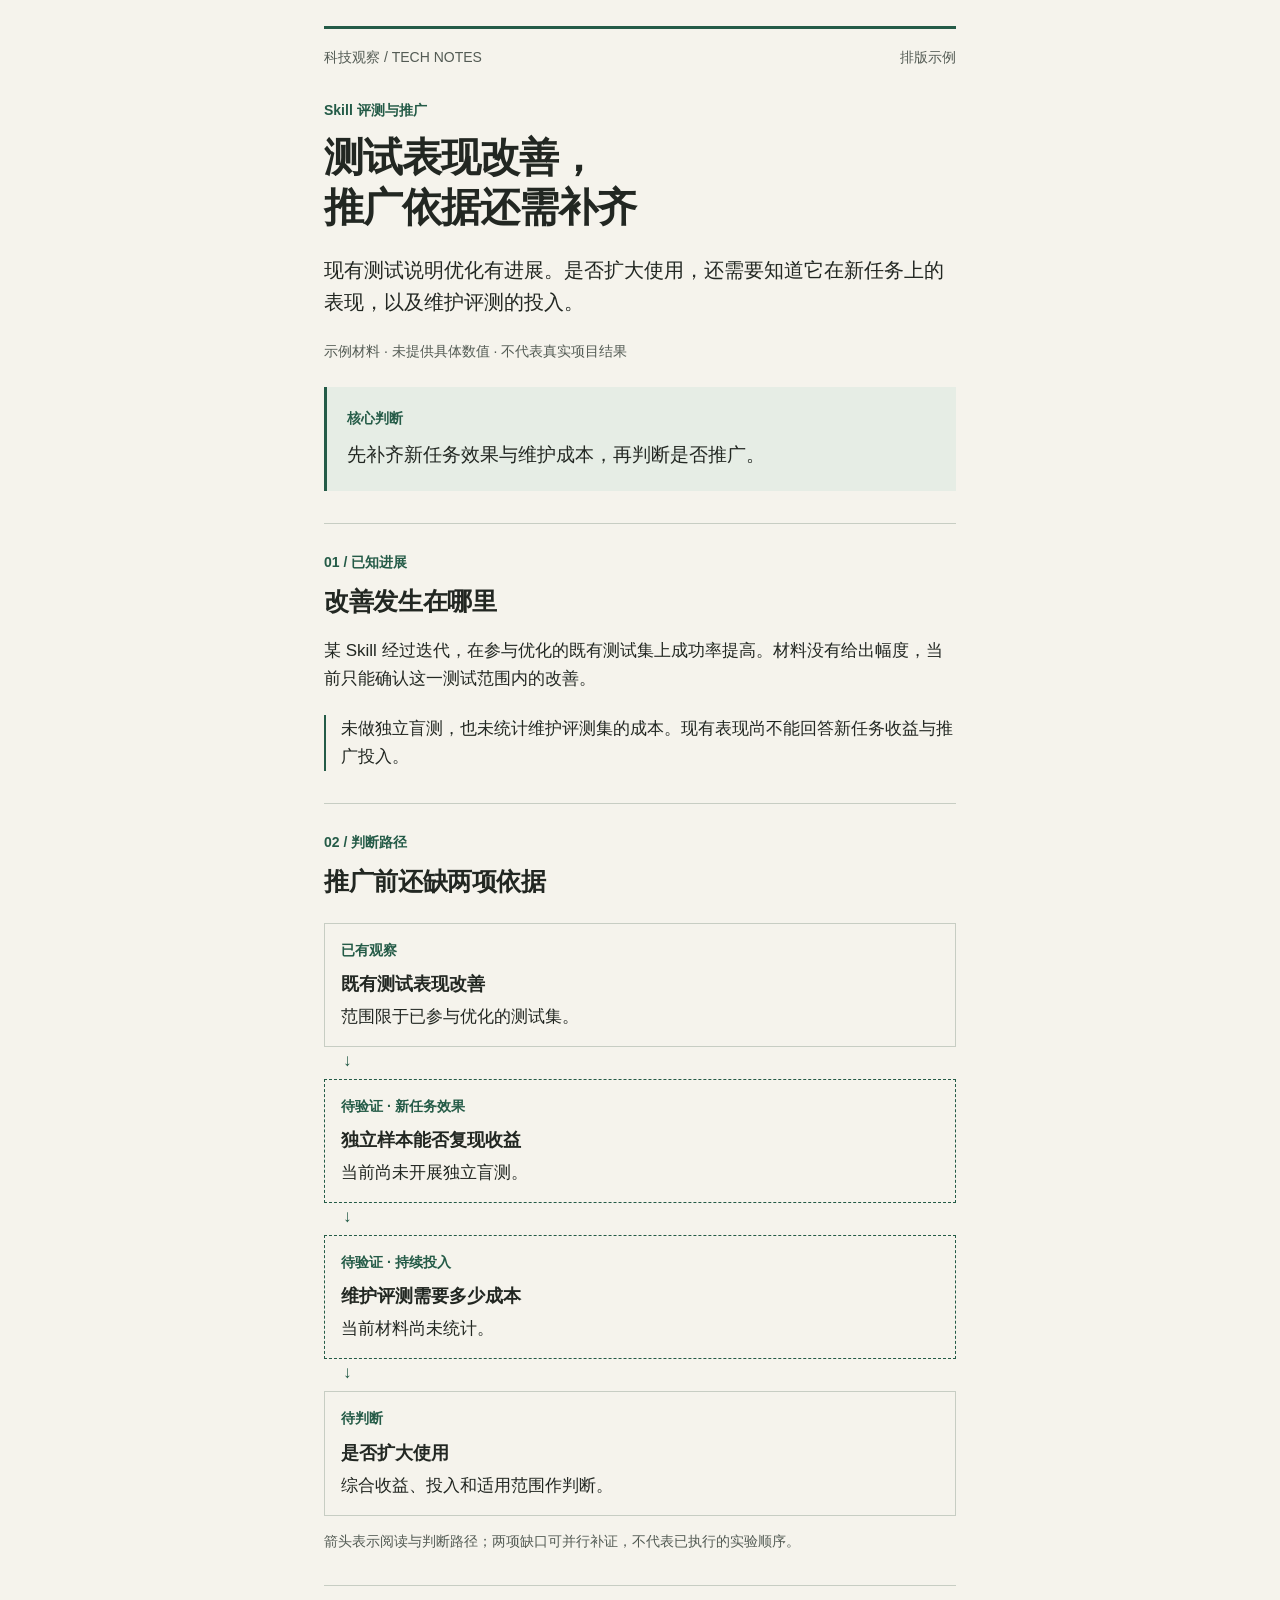
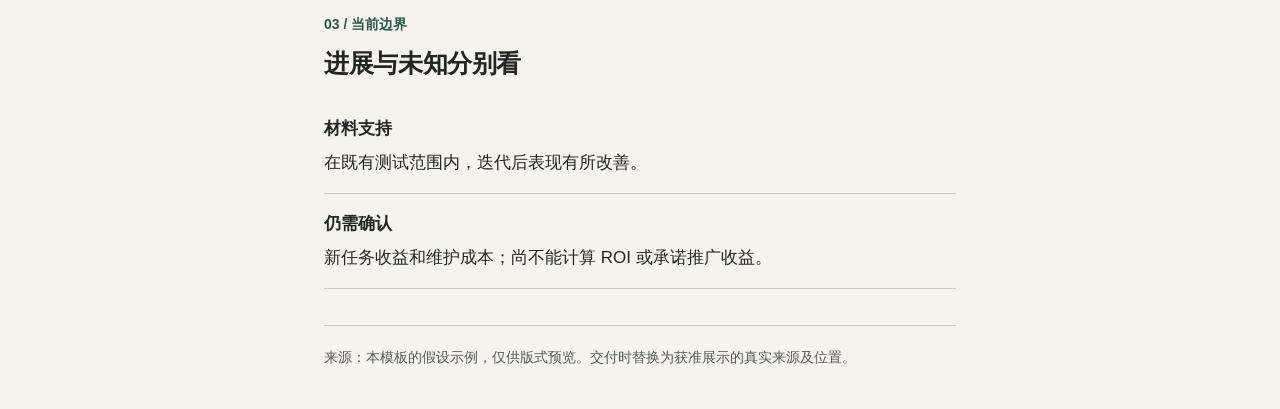
==== skills/writing/team-writing-polish/assets/editorial-template.html @ b085afb6 "Add editorial writing polish skill" ====
<!doctype html>
<html lang="zh-CN">
<head>
  <meta charset="utf-8">
  <meta name="viewport" content="width=device-width, initial-scale=1">
  <meta name="color-scheme" content="light">
  <title>科技编辑与视觉抛光 · 排版示例</title>
  <style>
    :root {
      --paper: #f5f3ec;
      --ink: #222722;
      --muted: #535b54;
      --accent: #245b47;
      --tint: #e6ede5;
      --rule: #c7cdc3;
      --body-size: 17px;
    }
    * { box-sizing: border-box; }
    html { background: var(--paper); color: var(--ink); }
    body {
      margin: 0;
      font: var(--body-size)/1.65 -apple-system, BlinkMacSystemFont, "PingFang SC",
        "Hiragino Sans GB", "Microsoft YaHei", "Noto Sans CJK SC", sans-serif;
      overflow-wrap: anywhere;
      -webkit-text-size-adjust: 100%;
    }
    main { max-width: 680px; margin: auto; padding: 26px 24px 40px; }
    .masthead, .meta { color: var(--muted); font-size: 14px; }
    .masthead { display: flex; justify-content: space-between; gap: 16px; }
    header { border-top: 3px solid var(--accent); padding-top: 17px; }
    .eyebrow { color: var(--accent); font-size: 14px; font-weight: 650; margin: 30px 0 10px; }
    h1 { font-size: clamp(30px, 8.5vw, 40px); line-height: 1.25; letter-spacing: -.025em; margin: 0 0 22px; }
    h2 { font-size: 25px; line-height: 1.4; letter-spacing: -.015em; margin: 8px 0 18px; }
    h3 { font-size: 18px; line-height: 1.5; margin: 0 0 5px; }
    p { margin: 0 0 16px; }
    p:last-child { margin-bottom: 0; }
    .lead { font-size: 20px; line-height: 1.6; }
    .meta { margin-top: 22px; }
    section { border-top: 1px solid var(--rule); padding-top: 24px; margin-top: 32px; }
    .section-no { color: var(--accent); font-size: 14px; font-weight: 650; }
    .judgment { padding: 20px; background: var(--tint); border-left: 3px solid var(--accent); margin-top: 24px; }
    .judgment p { font-size: 19px; }
    .label { display: block; color: var(--accent); font-size: 14px; font-weight: 650; margin-bottom: 9px; }
    figure { margin: 24px 0 0; }
    figcaption, .source { font-size: 14px; line-height: 1.65; color: var(--muted); }
    figcaption { margin-top: 14px; }
    .flow { list-style: none; margin: 0; padding: 0; }
    .flow li { position: relative; border: 1px solid var(--rule); padding: 15px 16px; margin-bottom: 32px; }
    .flow li:not(:last-child)::after { content: "↓"; position: absolute; bottom: -29px; left: 18px; color: var(--accent); }
    .flow li:last-child { margin-bottom: 0; }
    .flow .pending { border: 1px dashed var(--accent); }
    .flow .pending .label::before { content: "待验证 · "; }
    .comparison { margin: 0; }
    .comparison > div { padding: 16px 0; border-bottom: 1px solid var(--rule); }
    dt { font-weight: 650; margin-bottom: 6px; }
    dd { margin: 0; }
    .condition { border-left: 2px solid var(--accent); padding-left: 15px; margin-top: 22px; }
    a { color: var(--accent); text-underline-offset: 3px; }
    img, svg { max-width: 100%; height: auto; display: block; }
    svg text { font-family: inherit; }
    table { width: 100%; border-collapse: collapse; table-layout: fixed; }
    th, td { padding: 10px 6px; text-align: left; vertical-align: top; border-bottom: 1px solid var(--rule); }
    pre { white-space: pre-wrap; overflow-wrap: anywhere; }
    footer { margin-top: 36px; padding-top: 20px; border-top: 1px solid var(--rule); }
    @media (max-width: 360px) { main { padding-inline: 20px; } }
    @media print { main { max-width: none; } section, figure { break-inside: avoid; } }
  </style>
</head>
<body>
  <!-- 独立编写的可编辑模板。复制后按阅读任务选择模块，替换全部示例及来源。 -->
  <main>
    <header>
      <div class="masthead"><span>科技观察 / TECH NOTES</span><span>排版示例</span></div>
      <p class="eyebrow">Skill 评测与推广</p>
      <h1>测试表现改善，<br>推广依据还需补齐</h1>
      <p class="lead">现有测试说明优化有进展。是否扩大使用，还需要知道它在新任务上的表现，以及维护评测的投入。</p>
      <p class="meta">示例材料 · 未提供具体数值 · 不代表真实项目结果</p>
    </header>

    <aside class="judgment" aria-label="核心判断">
      <span class="label">核心判断</span>
      <p>先补齐新任务效果与维护成本，再判断是否推广。</p>
    </aside>

    <section aria-labelledby="progress-heading">
      <span class="section-no">01 / 已知进展</span>
      <h2 id="progress-heading">改善发生在哪里</h2>
      <p>某 Skill 经过迭代，在参与优化的既有测试集上成功率提高。材料没有给出幅度，当前只能确认这一测试范围内的改善。</p>
      <p class="condition">未做独立盲测，也未统计维护评测集的成本。现有表现尚不能回答新任务收益与推广投入。</p>
    </section>

    <section aria-labelledby="path-heading">
      <span class="section-no">02 / 判断路径</span>
      <h2 id="path-heading">推广前还缺两项依据</h2>
      <figure>
        <ol class="flow" aria-label="从现有结果到推广判断的证据路径">
          <li><span class="label">已有观察</span><h3>既有测试表现改善</h3><p>范围限于已参与优化的测试集。</p></li>
          <li class="pending"><span class="label">新任务效果</span><h3>独立样本能否复现收益</h3><p>当前尚未开展独立盲测。</p></li>
          <li class="pending"><span class="label">持续投入</span><h3>维护评测需要多少成本</h3><p>当前材料尚未统计。</p></li>
          <li><span class="label">待判断</span><h3>是否扩大使用</h3><p>综合收益、投入和适用范围作判断。</p></li>
        </ol>
        <figcaption>箭头表示阅读与判断路径；两项缺口可并行补证，不代表已执行的实验顺序。</figcaption>
      </figure>
    </section>

    <section aria-labelledby="choice-heading">
      <span class="section-no">03 / 当前边界</span>
      <h2 id="choice-heading">进展与未知分别看</h2>
      <dl class="comparison">
        <div><dt>材料支持</dt><dd>在既有测试范围内，迭代后表现有所改善。</dd></div>
        <div><dt>仍需确认</dt><dd>新任务收益和维护成本；尚不能计算 ROI 或承诺推广收益。</dd></div>
      </dl>
    </section>

    <footer>
      <p class="source">来源：本模板的假设示例，仅供版式预览。交付时替换为获准展示的真实来源及位置。</p>
    </footer>
  </main>
</body>
</html>
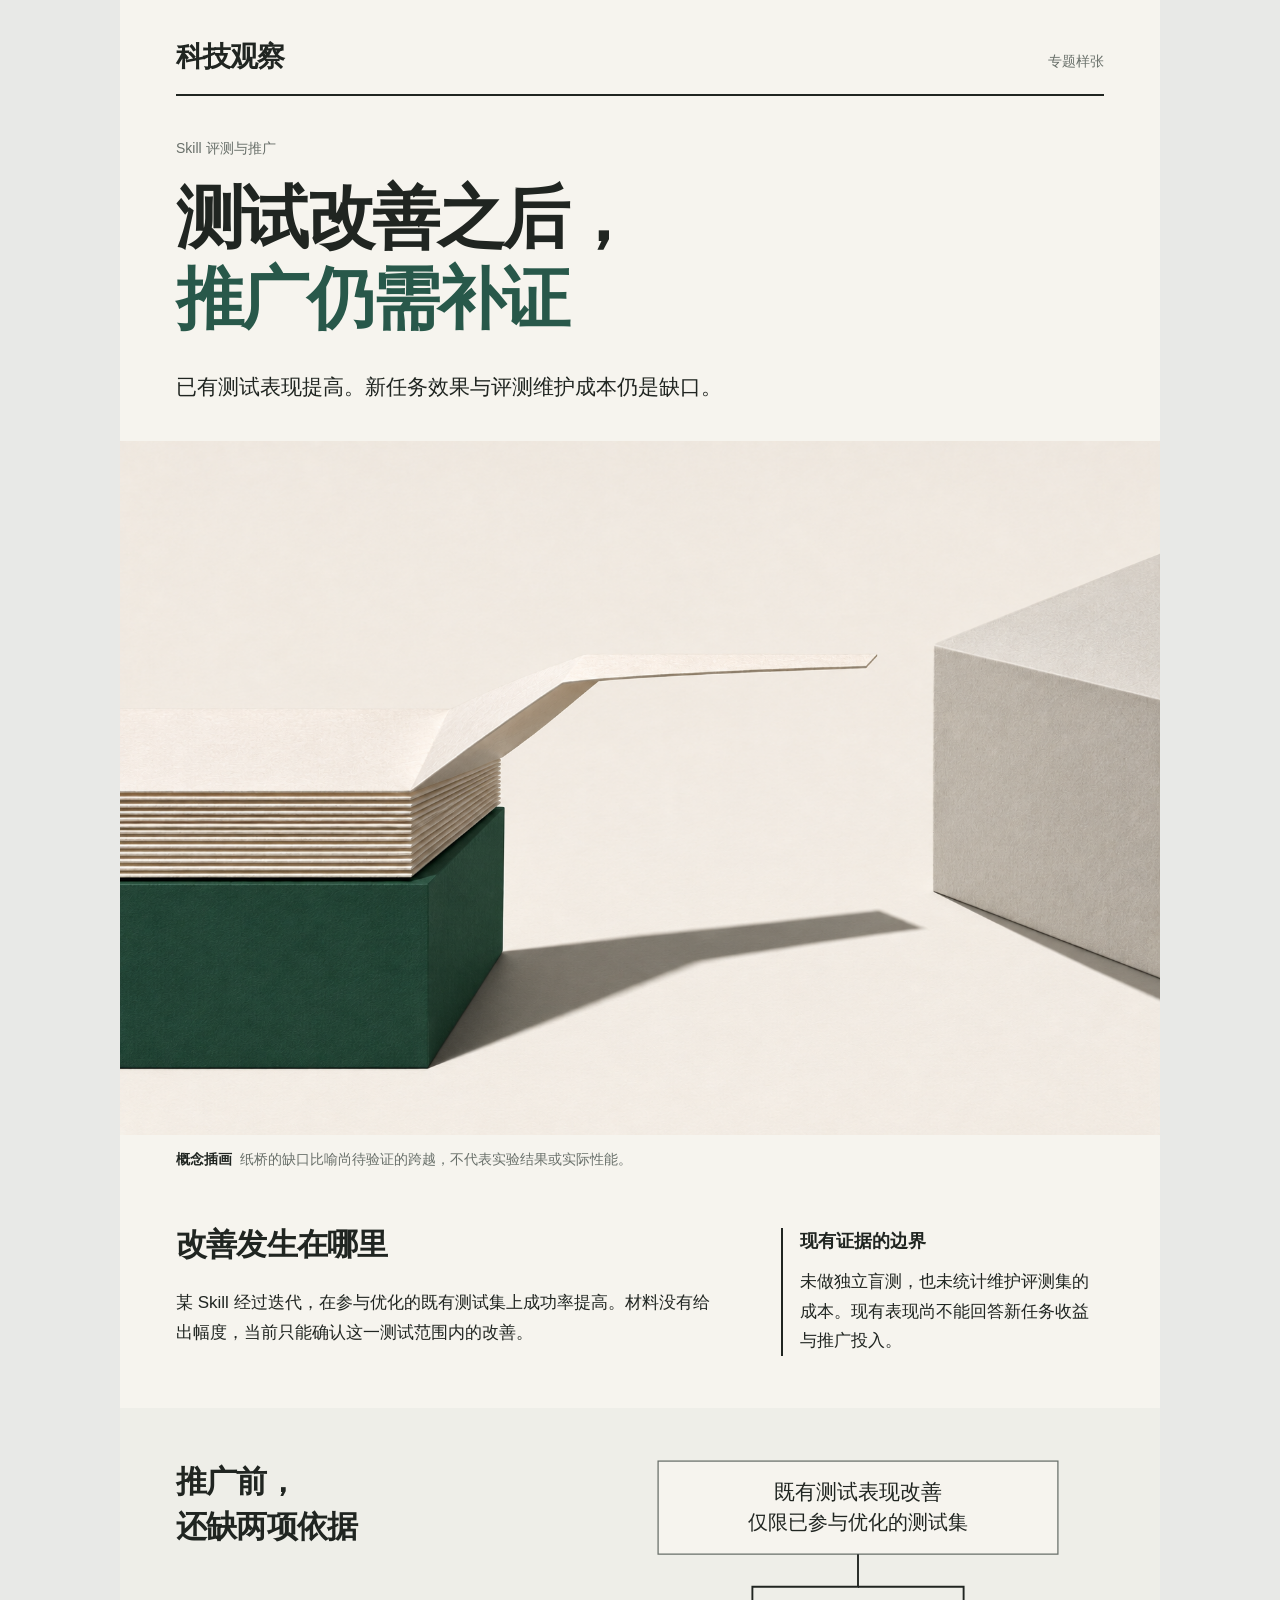
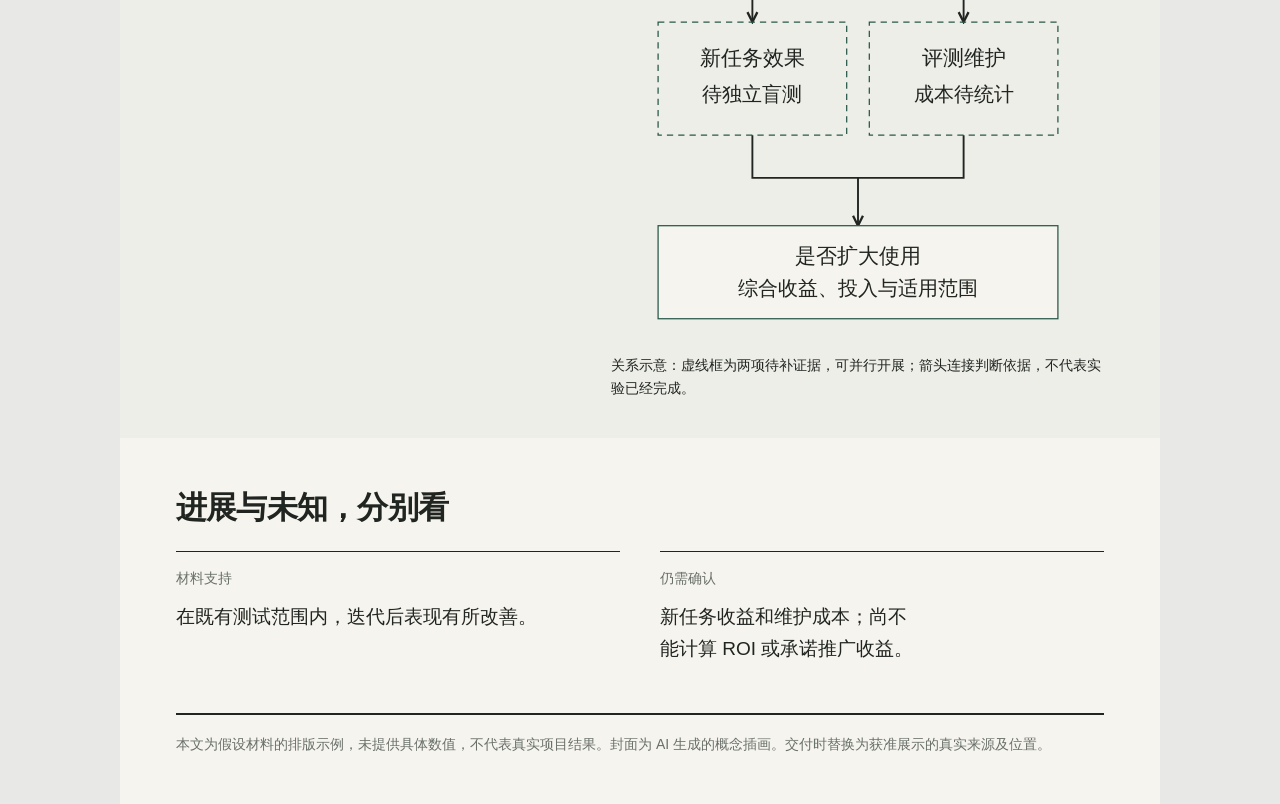
==== commit 957aeaad: "Add selectable editorial styles and local rendering" ====
--- a/skills/writing/team-writing-polish/assets/editorial-template.html
+++ b/skills/writing/team-writing-polish/assets/editorial-template.html
@@ -4,116 +4,161 @@
   <meta charset="utf-8">
   <meta name="viewport" content="width=device-width, initial-scale=1">
   <meta name="color-scheme" content="light">
-  <title>科技编辑与视觉抛光 · 排版示例</title>
+  <title>测试改善之后，推广仍需补证</title>
   <style>
     :root {
-      --paper: #f5f3ec;
-      --ink: #222722;
-      --muted: #535b54;
-      --accent: #245b47;
-      --tint: #e6ede5;
-      --rule: #c7cdc3;
+      --paper: #f6f4ee;
+      --ink: #202521;
+      --muted: #69706a;
+      --accent: #28584a;
+      --tint: #eeeee8;
+      --rule: #d9ded7;
+      --sans: -apple-system, BlinkMacSystemFont, "PingFang SC", "Microsoft YaHei", "Noto Sans CJK SC", sans-serif;
+      --serif: "Songti SC", "Noto Serif CJK SC", "Source Han Serif SC", serif;
       --body-size: 17px;
     }
     * { box-sizing: border-box; }
-    html { background: var(--paper); color: var(--ink); }
-    body {
-      margin: 0;
-      font: var(--body-size)/1.65 -apple-system, BlinkMacSystemFont, "PingFang SC",
-        "Hiragino Sans GB", "Microsoft YaHei", "Noto Sans CJK SC", sans-serif;
-      overflow-wrap: anywhere;
-      -webkit-text-size-adjust: 100%;
-    }
-    main { max-width: 680px; margin: auto; padding: 26px 24px 40px; }
-    .masthead, .meta { color: var(--muted); font-size: 14px; }
-    .masthead { display: flex; justify-content: space-between; gap: 16px; }
-    header { border-top: 3px solid var(--accent); padding-top: 17px; }
-    .eyebrow { color: var(--accent); font-size: 14px; font-weight: 650; margin: 30px 0 10px; }
-    h1 { font-size: clamp(30px, 8.5vw, 40px); line-height: 1.25; letter-spacing: -.025em; margin: 0 0 22px; }
-    h2 { font-size: 25px; line-height: 1.4; letter-spacing: -.015em; margin: 8px 0 18px; }
-    h3 { font-size: 18px; line-height: 1.5; margin: 0 0 5px; }
-    p { margin: 0 0 16px; }
+    html { background: #e8e9e7; color: var(--ink); }
+    body { margin: 0; font: var(--body-size)/1.75 var(--sans); overflow-wrap: anywhere; -webkit-text-size-adjust: 100%; }
+    main { max-width: 1040px; margin: auto; padding: 24px 24px 38px; background: var(--paper); }
+    p { margin: 0 0 18px; }
     p:last-child { margin-bottom: 0; }
-    .lead { font-size: 20px; line-height: 1.6; }
-    .meta { margin-top: 22px; }
-    section { border-top: 1px solid var(--rule); padding-top: 24px; margin-top: 32px; }
-    .section-no { color: var(--accent); font-size: 14px; font-weight: 650; }
-    .judgment { padding: 20px; background: var(--tint); border-left: 3px solid var(--accent); margin-top: 24px; }
-    .judgment p { font-size: 19px; }
-    .label { display: block; color: var(--accent); font-size: 14px; font-weight: 650; margin-bottom: 9px; }
-    figure { margin: 24px 0 0; }
-    figcaption, .source { font-size: 14px; line-height: 1.65; color: var(--muted); }
-    figcaption { margin-top: 14px; }
-    .flow { list-style: none; margin: 0; padding: 0; }
-    .flow li { position: relative; border: 1px solid var(--rule); padding: 15px 16px; margin-bottom: 32px; }
-    .flow li:not(:last-child)::after { content: "↓"; position: absolute; bottom: -29px; left: 18px; color: var(--accent); }
-    .flow li:last-child { margin-bottom: 0; }
-    .flow .pending { border: 1px dashed var(--accent); }
-    .flow .pending .label::before { content: "待验证 · "; }
-    .comparison { margin: 0; }
-    .comparison > div { padding: 16px 0; border-bottom: 1px solid var(--rule); }
-    dt { font-weight: 650; margin-bottom: 6px; }
-    dd { margin: 0; }
-    .condition { border-left: 2px solid var(--accent); padding-left: 15px; margin-top: 22px; }
+    .masthead { display: flex; align-items: baseline; justify-content: space-between; gap: 16px; padding-bottom: 13px; border-bottom: 2px solid var(--ink); }
+    .masthead strong { font-size: 22px; font-weight: 750; letter-spacing: -.04em; }
+    .masthead span { color: var(--muted); font-size: 14px; }
+    .cover { padding-top: 28px; }
+    .eyebrow { font-size: 14px; color: var(--muted); margin-bottom: 17px; }
+    h1 { font-family: var(--serif); font-size: 40px; font-weight: 900; line-height: 1.28; letter-spacing: -.04em; margin: 0 0 22px; }
+    h1 span { display: block; }
+    h1 .accent { color: var(--accent); }
+    .lead { max-width: 670px; font-size: 19px; line-height: 1.75; }
+    .cover-art { margin: 28px -24px 0; }
+    .cover-art img { width: 100%; height: auto; }
+    .cover-art figcaption { margin: 0; padding: 13px 24px 0; }
+    img, svg { display: block; max-width: 100%; height: auto; }
+    figcaption, .source, .meta { font-size: 14px; line-height: 1.65; color: var(--muted); }
+    .caption-kind { color: var(--ink); font-weight: 650; margin-right: 8px; }
+    .story { margin-top: 40px; }
+    h2 { font-size: 26px; line-height: 1.45; font-weight: 700; letter-spacing: -.025em; margin: 0 0 20px; }
+    h3 { font-size: 18px; line-height: 1.5; margin: 0 0 12px; }
+    .margin-note { margin-top: 25px; border-left: 2px solid var(--ink); padding-left: 17px; }
+    .evidence { background: var(--tint); margin: 40px -24px 0; padding: 28px 24px; }
+    .evidence h2 { max-width: 600px; }
+    figure { margin: 0; }
+    .evidence figcaption { margin-top: 20px; color: var(--ink); }
+    .relationship { width: 100%; max-width: 430px; margin: auto; }
+    .relationship .node { fill: var(--paper); stroke: var(--muted); }
+    .relationship .pending { fill: none; stroke: var(--accent); stroke-dasharray: 5 4; }
+    .relationship .result { fill: var(--paper); stroke: var(--accent); }
+    .relationship .connector { fill: none; stroke: var(--ink); stroke-width: 1.5; }
+    .relationship text { fill: var(--ink); text-anchor: middle; font: 17px var(--sans); }
+    .relationship .detail { fill: var(--ink); font-size: 16px; }
+    .closing { margin-top: 40px; }
+    .comparison { margin: 0; display: grid; gap: 25px; }
+    .comparison > div { border-top: 1px solid var(--ink); padding-top: 14px; }
+    dt { color: var(--muted); font-size: 14px; margin-bottom: 10px; }
+    dd { margin: 0; font-size: 19px; line-height: 1.7; text-wrap: balance; }
+    .comparison .phrase { white-space: nowrap; }
+    footer { border-top: 2px solid var(--ink); margin-top: 38px; padding-top: 18px; }
     a { color: var(--accent); text-underline-offset: 3px; }
-    img, svg { max-width: 100%; height: auto; display: block; }
-    svg text { font-family: inherit; }
     table { width: 100%; border-collapse: collapse; table-layout: fixed; }
     th, td { padding: 10px 6px; text-align: left; vertical-align: top; border-bottom: 1px solid var(--rule); }
     pre { white-space: pre-wrap; overflow-wrap: anywhere; }
-    footer { margin-top: 36px; padding-top: 20px; border-top: 1px solid var(--rule); }
-    @media (max-width: 360px) { main { padding-inline: 20px; } }
-    @media print { main { max-width: none; } section, figure { break-inside: avoid; } }
+    @media (min-width: 760px) {
+      main { padding: 32px 56px 48px; }
+      .masthead strong { font-size: 28px; }
+      .cover { padding-top: 40px; }
+      h1 { font-size: 68px; line-height: 1.2; margin-bottom: 28px; }
+      .lead { font-size: 21px; }
+      .cover-art { margin: 36px -56px 0; }
+      .cover-art figcaption { padding-inline: 56px; }
+      .cover-art img { width: 100%; }
+      .story { display: grid; grid-template-columns: minmax(0, 1.7fr) minmax(0, 1fr); gap: 56px; margin-top: 52px; }
+      h2 { font-size: 31px; }
+      .margin-note { margin-top: 5px; align-self: start; }
+      .evidence { margin: 52px -56px 0; padding: 38px 56px; display: grid; grid-template-columns: minmax(0, .9fr) minmax(0, 1.1fr); gap: 32px; }
+      .evidence h2 { align-self: start; padding-top: 14px; }
+      .comparison { grid-template-columns: 1fr 1fr; gap: 40px; }
+      .closing { margin-top: 48px; }
+      footer { margin-top: 48px; }
+    }
+    @media (max-width: 359px) {
+      h1 { font-size: 34px; }
+      main { padding-inline: 20px; }
+      .cover-art, .evidence { margin-inline: -20px; }
+      .cover-art figcaption, .evidence { padding-inline: 20px; }
+    }
+    @media print { html { background: var(--paper); } main { max-width: none; } figure, .margin-note { break-inside: avoid; } }
   </style>
 </head>
 <body>
-  <!-- 独立编写的可编辑模板。复制后按阅读任务选择模块，替换全部示例及来源。 -->
-  <main>
-    <header>
-      <div class="masthead"><span>科技观察 / TECH NOTES</span><span>排版示例</span></div>
+  <!-- 此模板及相邻封面图组成离线样张。交付单文件 HTML 时内联图片，按文章替换示例和素材。 -->
+  <!-- 本样张无附录，主线即 main；如增加附录，将其放在 data-export="main" 区域之外。 -->
+  <main data-export="main">
+    <div class="masthead"><strong>科技观察</strong><span>专题样张</span></div>
+    <header class="cover">
       <p class="eyebrow">Skill 评测与推广</p>
-      <h1>测试表现改善，<br>推广依据还需补齐</h1>
-      <p class="lead">现有测试说明优化有进展。是否扩大使用，还需要知道它在新任务上的表现，以及维护评测的投入。</p>
-      <p class="meta">示例材料 · 未提供具体数值 · 不代表真实项目结果</p>
+      <h1><span>测试改善之后，</span><span class="accent">推广仍需补证</span></h1>
+      <p class="lead">已有测试表现提高。新任务效果与评测维护成本仍是缺口。</p>
+      <figure class="cover-art">
+        <img src="editorial-cover.png" width="1536" height="1024" alt="纸页从已有支撑向另一块平台延伸，中间仍留有缺口，用来比喻既有测试与新任务验证之间尚未补齐的证据。">
+        <figcaption><span class="caption-kind">概念插画</span>纸桥的缺口比喻尚待验证的跨越，不代表实验结果或实际性能。</figcaption>
+      </figure>
     </header>
 
-    <aside class="judgment" aria-label="核心判断">
-      <span class="label">核心判断</span>
-      <p>先补齐新任务效果与维护成本，再判断是否推广。</p>
-    </aside>
-
-    <section aria-labelledby="progress-heading">
-      <span class="section-no">01 / 已知进展</span>
-      <h2 id="progress-heading">改善发生在哪里</h2>
-      <p>某 Skill 经过迭代，在参与优化的既有测试集上成功率提高。材料没有给出幅度，当前只能确认这一测试范围内的改善。</p>
-      <p class="condition">未做独立盲测，也未统计维护评测集的成本。现有表现尚不能回答新任务收益与推广投入。</p>
+    <section class="story" aria-labelledby="progress-heading">
+      <div>
+        <h2 id="progress-heading">改善发生在哪里</h2>
+        <p>某 Skill 经过迭代，在参与优化的既有测试集上成功率提高。材料没有给出幅度，当前只能确认这一测试范围内的改善。</p>
+      </div>
+      <aside class="margin-note" aria-label="结论成立的边界">
+        <h3>现有证据的边界</h3>
+        <p>未做独立盲测，也未统计维护评测集的成本。现有表现尚不能回答新任务收益与推广投入。</p>
+      </aside>
     </section>
 
-    <section aria-labelledby="path-heading">
-      <span class="section-no">02 / 判断路径</span>
-      <h2 id="path-heading">推广前还缺两项依据</h2>
-      <figure>
-        <ol class="flow" aria-label="从现有结果到推广判断的证据路径">
-          <li><span class="label">已有观察</span><h3>既有测试表现改善</h3><p>范围限于已参与优化的测试集。</p></li>
-          <li class="pending"><span class="label">新任务效果</span><h3>独立样本能否复现收益</h3><p>当前尚未开展独立盲测。</p></li>
-          <li class="pending"><span class="label">持续投入</span><h3>维护评测需要多少成本</h3><p>当前材料尚未统计。</p></li>
-          <li><span class="label">待判断</span><h3>是否扩大使用</h3><p>综合收益、投入和适用范围作判断。</p></li>
-        </ol>
-        <figcaption>箭头表示阅读与判断路径；两项缺口可并行补证，不代表已执行的实验顺序。</figcaption>
+    <section class="evidence" aria-labelledby="path-heading">
+      <h2 id="path-heading">推广前，<br>还缺两项依据</h2>
+      <figure aria-labelledby="evidence-caption">
+        <svg class="relationship" viewBox="0 0 342 388" role="img" aria-labelledby="evidence-title evidence-desc">
+          <title id="evidence-title">从已有进展到推广判断的证据关系</title>
+          <desc id="evidence-desc">已有测试表现改善。新任务效果与评测维护成本是两个可并行补证的缺口，共同支持后续是否扩大使用的判断。</desc>
+          <defs>
+            <marker id="evidence-arrow" viewBox="0 0 8 8" refX="7" refY="4" markerWidth="7" markerHeight="7" orient="auto-start-reverse">
+              <path d="M1 1 L7 4 L1 7" fill="none" stroke="var(--ink)" stroke-width="1.4" />
+            </marker>
+          </defs>
+          <rect class="node" x="12" y="12" width="318" height="74" />
+          <text x="171" y="42">既有测试表现改善</text>
+          <text class="detail" x="171" y="66">仅限已参与优化的测试集</text>
+          <path class="connector" d="M171 86 V112 H87 V140" marker-end="url(#evidence-arrow)" />
+          <path class="connector" d="M171 112 H255 V140" marker-end="url(#evidence-arrow)" />
+          <rect class="node pending" x="12" y="140" width="150" height="90" />
+          <text x="87" y="174">新任务效果</text>
+          <text class="detail" x="87" y="203">待独立盲测</text>
+          <rect class="node pending" x="180" y="140" width="150" height="90" />
+          <text x="255" y="174">评测维护</text>
+          <text class="detail" x="255" y="203">成本待统计</text>
+          <path class="connector" d="M87 230 V264 H255 V230" />
+          <path class="connector" d="M171 264 V302" marker-end="url(#evidence-arrow)" />
+          <rect class="node result" x="12" y="302" width="318" height="74" />
+          <text x="171" y="332">是否扩大使用</text>
+          <text class="detail" x="171" y="357">综合收益、投入与适用范围</text>
+        </svg>
+        <figcaption id="evidence-caption">关系示意：虚线框为两项待补证据，可并行开展；箭头连接判断依据，不代表实验已经完成。</figcaption>
       </figure>
     </section>
 
-    <section aria-labelledby="choice-heading">
-      <span class="section-no">03 / 当前边界</span>
-      <h2 id="choice-heading">进展与未知分别看</h2>
+    <section class="closing" aria-labelledby="choice-heading">
+      <h2 id="choice-heading">进展与未知，分别看</h2>
       <dl class="comparison">
-        <div><dt>材料支持</dt><dd>在既有测试范围内，迭代后表现有所改善。</dd></div>
-        <div><dt>仍需确认</dt><dd>新任务收益和维护成本；尚不能计算 ROI 或承诺推广收益。</dd></div>
+        <div><dt>材料支持</dt><dd><span class="phrase">在既有测试范围内，</span><span class="phrase">迭代后表现有所改善。</span></dd></div>
+        <div class="open"><dt>仍需确认</dt><dd>新任务收益和维护成本；尚不能计算 ROI 或承诺推广收益。</dd></div>
       </dl>
     </section>
 
     <footer>
-      <p class="source">来源：本模板的假设示例，仅供版式预览。交付时替换为获准展示的真实来源及位置。</p>
+      <p class="source">本文为假设材料的排版示例，未提供具体数值，不代表真实项目结果。封面为 AI 生成的概念插画。交付时替换为获准展示的真实来源及位置。</p>
     </footer>
   </main>
 </body>
